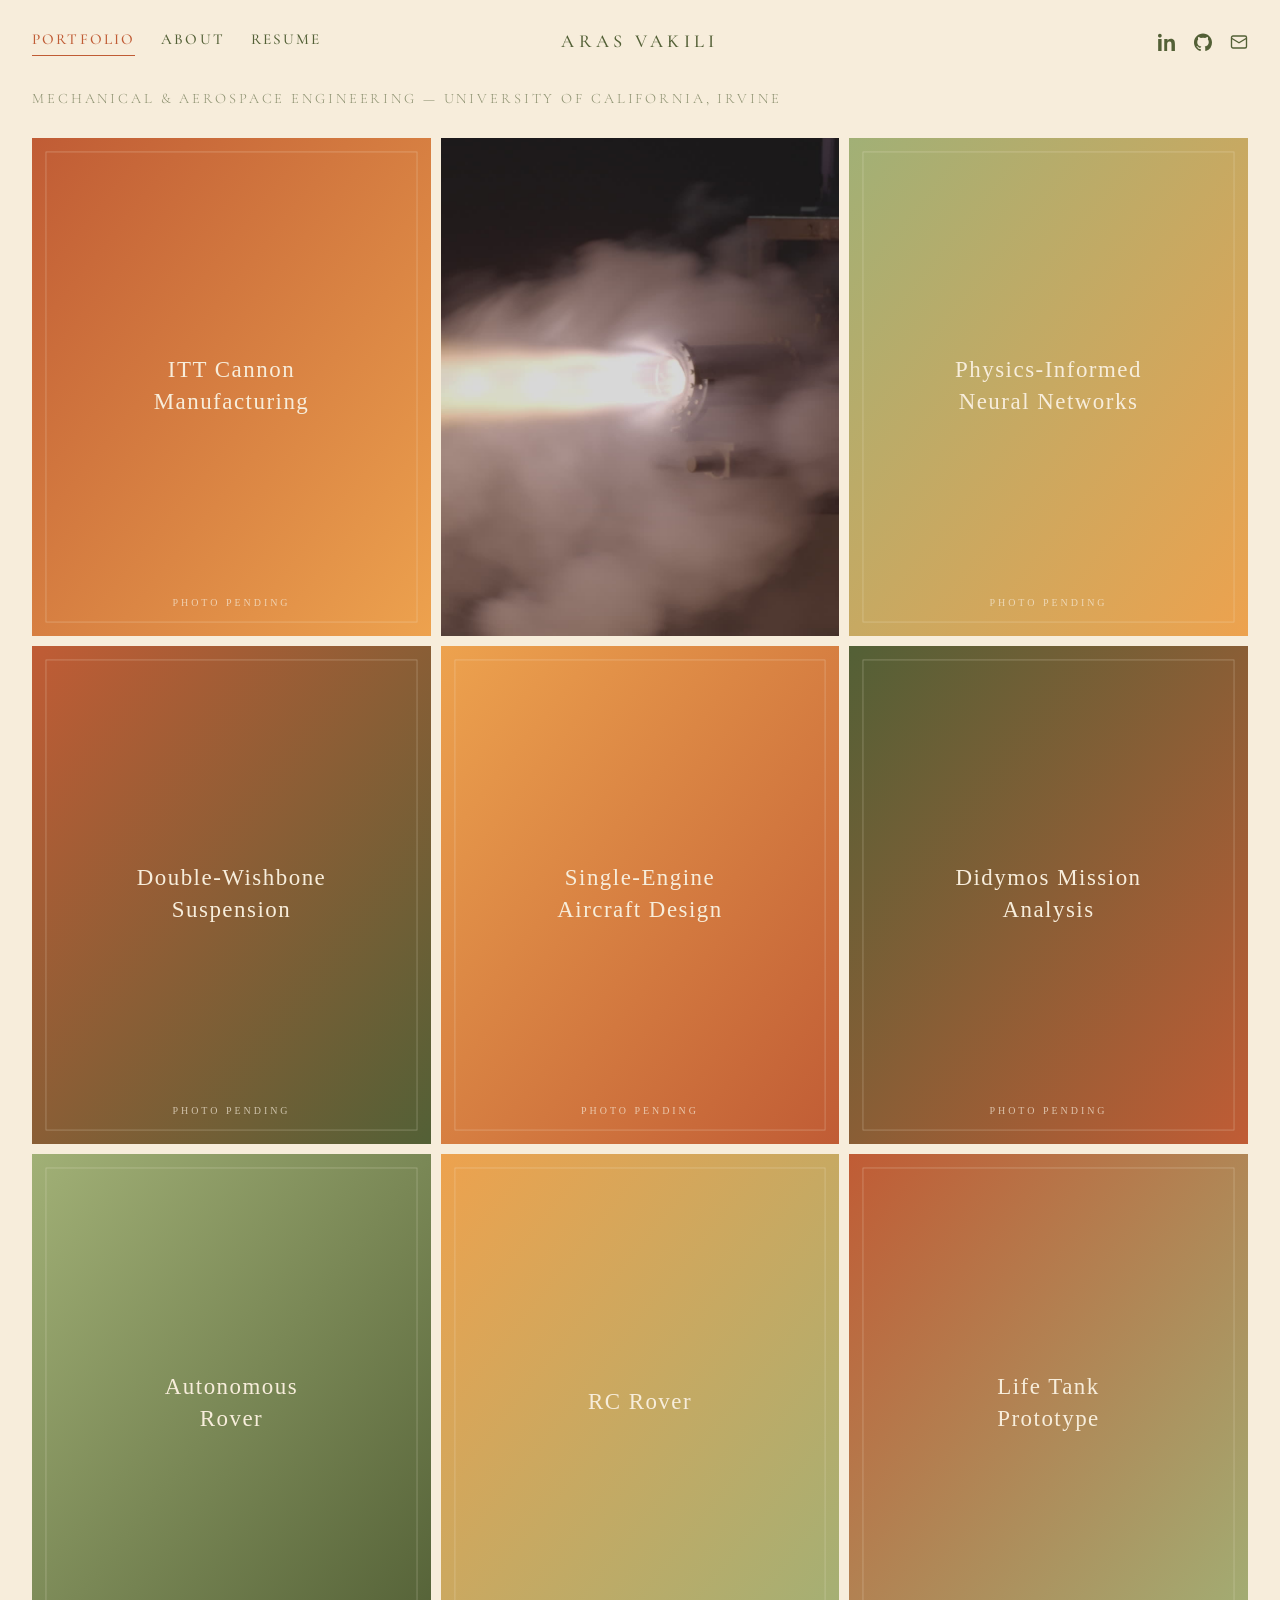
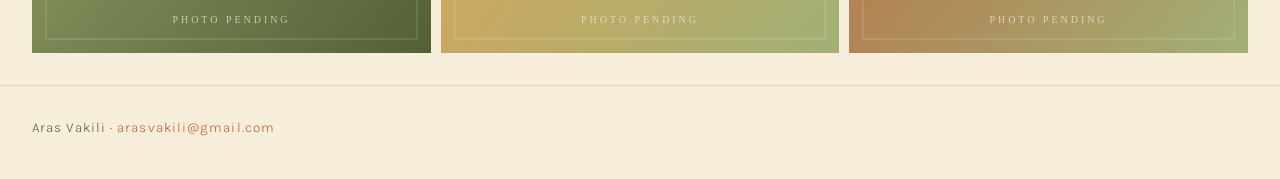
==== index.html @ ecad0dcc "Drop years from all tile captions Co-Authored-By: Claude Opus 5 <noreply@anthropic.com>" ====
<!DOCTYPE html>
<html lang="en">
<head>
  <meta charset="UTF-8">
  <meta name="viewport" content="width=device-width, initial-scale=1.0">
  <title>Aras Vakili</title>
  <meta name="description" content="Aras Vakili — Mechanical &amp; Aerospace Engineering student at UC Irvine. Rocket propulsion, design, and research portfolio.">
  <link rel="preconnect" href="https://fonts.googleapis.com">
  <link rel="preconnect" href="https://fonts.gstatic.com" crossorigin>
  <link href="https://fonts.googleapis.com/css2?family=Cormorant+Garamond:wght@400;500;600&family=Karla:wght@300;400;500&display=swap" rel="stylesheet">
  <link rel="stylesheet" href="style.css">
</head>
<body>

  <header class="site-header">
    <div class="header-inner">
      <nav class="nav-left">
        <a href="index.html" class="active">Portfolio</a>
        <a href="about.html">About</a>
        <a href="resume.pdf" target="_blank" rel="noopener">Resume</a>
      </nav>

      <a class="wordmark" href="index.html">Aras Vakili</a>

      <div class="nav-right">
        <a href="https://linkedin.com/in/aras-vakili" target="_blank" rel="noopener" aria-label="LinkedIn">
          <svg viewBox="0 0 24 24" width="18" height="18" fill="currentColor" aria-hidden="true"><path d="M4.98 3.5C4.98 4.88 3.87 6 2.5 6S0 4.88 0 3.5 1.12 1 2.5 1 4.98 2.12 4.98 3.5zM.22 8.02h4.56V24H.22zM8.34 8.02h4.37v2.18h.06c.61-1.15 2.1-2.37 4.32-2.37 4.62 0 5.47 3.04 5.47 7v9.17h-4.56v-8.13c0-1.94-.03-4.44-2.7-4.44-2.71 0-3.12 2.11-3.12 4.29V24H8.34z"/></svg>
        </a>
        <a href="https://github.com/ArasVakilimafakheri" target="_blank" rel="noopener" aria-label="GitHub">
          <svg viewBox="0 0 24 24" width="18" height="18" fill="currentColor" aria-hidden="true"><path d="M12 .5C5.37.5 0 5.87 0 12.5c0 5.3 3.44 9.8 8.21 11.39.6.11.82-.26.82-.58v-2.03c-3.34.73-4.04-1.61-4.04-1.61-.55-1.39-1.34-1.76-1.34-1.76-1.09-.75.08-.73.08-.73 1.21.08 1.84 1.24 1.84 1.24 1.07 1.83 2.81 1.3 3.5.99.11-.78.42-1.3.76-1.6-2.67-.3-5.47-1.33-5.47-5.93 0-1.31.47-2.38 1.24-3.22-.13-.3-.54-1.52.11-3.18 0 0 1.01-.32 3.3 1.23a11.5 11.5 0 0 1 6.01 0c2.29-1.55 3.3-1.23 3.3-1.23.65 1.66.24 2.88.12 3.18.77.84 1.23 1.91 1.23 3.22 0 4.61-2.81 5.62-5.49 5.92.43.37.82 1.1.82 2.22v3.29c0 .32.21.7.82.58A12.01 12.01 0 0 0 24 12.5C24 5.87 18.63.5 12 .5z"/></svg>
        </a>
        <a href="mailto:arasvakili@gmail.com" aria-label="Email">
          <svg viewBox="0 0 24 24" width="18" height="18" fill="none" stroke="currentColor" stroke-width="1.8" aria-hidden="true"><rect x="2" y="4" width="20" height="16" rx="2"/><path d="m2 7 10 6 10-6"/></svg>
        </a>
      </div>
    </div>
  </header>

  <main>
    <p class="intro">Mechanical &amp; Aerospace Engineering — University of California, Irvine</p>

    <div class="grid">

      <a class="tile" href="itt-cannon.html">
        <img src="images/itt-cannon.svg" alt="ITT Cannon manufacturing engineering internship">
        <span class="tile-caption">
          <span class="tile-title">ITT Cannon</span>
          <span class="tile-meta">Manufacturing Engineering</span>
        </span>
      </a>

      <a class="tile" href="rocket-liquids.html">
        <video src="images/rocket-liquids.mp4" poster="images/rocket-liquids-poster.jpg"
               autoplay muted loop playsinline
               aria-label="Hot fire test of the UCI Rocket Project liquid engine"></video>
        <span class="tile-caption">
          <span class="tile-title">UCI Rocket Project — Liquids</span>
          <span class="tile-meta">Propulsion · Project Management</span>
        </span>
      </a>

      <a class="tile" href="pinn-research.html">
        <img src="images/pinn-research.svg" alt="Physics-informed neural network research">
        <span class="tile-caption">
          <span class="tile-title">Physics-Informed Neural Networks</span>
          <span class="tile-meta">Research</span>
        </span>
      </a>

      <a class="tile" href="solar-car-suspension.html">
        <img src="images/solar-car-suspension.svg" alt="Double-wishbone suspension project">
        <span class="tile-caption">
          <span class="tile-title">Double-Wishbone Suspension</span>
          <span class="tile-meta">UCI Solar Car</span>
        </span>
      </a>

      <a class="tile" href="aircraft-design.html">
        <img src="images/aircraft-design.svg" alt="Single-engine aircraft design">
        <span class="tile-caption">
          <span class="tile-title">Single-Engine Aircraft Design</span>
          <span class="tile-meta">CAD &amp; Flow Simulation</span>
        </span>
      </a>

      <a class="tile" href="didymos-mission.html">
        <img src="images/didymos-mission.svg" alt="Didymos mission analysis">
        <span class="tile-caption">
          <span class="tile-title">Didymos Mission Analysis</span>
          <span class="tile-meta">MATLAB · MAE 146</span>
        </span>
      </a>

      <a class="tile" href="autonomous-rover.html">
        <img src="images/autonomous-rover.svg" alt="Autonomous rover">
        <span class="tile-caption">
          <span class="tile-title">Autonomous Rover</span>
          <span class="tile-meta">Design &amp; Controls</span>
        </span>
      </a>

      <a class="tile" href="rc-rover.html">
        <img src="images/rc-rover.svg" alt="RC rover">
        <span class="tile-caption">
          <span class="tile-title">RC Rover</span>
          <span class="tile-meta">Chassis &amp; Drivetrain</span>
        </span>
      </a>

      <a class="tile" href="life-tank.html">
        <img src="images/life-tank.svg" alt="Life tank prototype">
        <span class="tile-caption">
          <span class="tile-title">Life Tank Prototype</span>
          <span class="tile-meta">Prototype Design</span>
        </span>
      </a>

    </div>
  </main>

  <footer class="site-footer">
    <p>Aras Vakili · <a href="mailto:arasvakili@gmail.com">arasvakili@gmail.com</a></p>
  </footer>

  <script>
    (function () {
      var clips = document.querySelectorAll('.tile video');

      // Motion that loops forever can be genuinely unpleasant for people with
      // vestibular disorders, so honour the system "reduce motion" setting by
      // leaving the clip on its poster frame instead of playing it.
      if (window.matchMedia('(prefers-reduced-motion: reduce)').matches) {
        clips.forEach(function (video) {
          video.removeAttribute('autoplay');
          video.pause();
        });
        return;
      }

      // Some browsers refuse to autoplay until the page has been interacted
      // with, even for muted video, which would strand the tile on its poster.
      // Nudge playback on load and again at the first sign of interaction.
      function play() {
        clips.forEach(function (video) {
          if (video.paused) {
            video.play().catch(function () {});
          }
        });
      }

      play();
      document.addEventListener('pointerdown', play, { once: true });
      document.addEventListener('scroll', play, { once: true, passive: true });
    })();
  </script>

</body>
</html>
---- style.css ----
/* ---------------------------------------------------------------
   Palette
   terracotta #C05C35 · amber #EDA24E · cream #F7EDDB
   sage #A1B076 · olive #536036
   --------------------------------------------------------------- */

:root {
  --terracotta: #c05c35;
  --amber: #eda24e;
  --cream: #f7eddb;
  --sage: #a1b076;
  --olive: #536036;

  --bg: var(--cream);
  --text: var(--olive);
  --accent: var(--terracotta);
  --rule: rgba(83, 96, 54, 0.18);

  --display: "Cormorant Garamond", Georgia, "Times New Roman", serif;
  --body: "Karla", -apple-system, BlinkMacSystemFont, "Segoe UI", Helvetica, Arial, sans-serif;
}

* {
  box-sizing: border-box;
}

body {
  margin: 0;
  background: var(--bg);
  color: var(--text);
  font-family: var(--body);
  font-weight: 300;
  line-height: 1.7;
  -webkit-font-smoothing: antialiased;
}

a {
  color: inherit;
}

img {
  max-width: 100%;
}

/* ---------------------------------------------------------------
   Header
   --------------------------------------------------------------- */

.site-header {
  padding: 26px 32px 30px;
}

.header-inner {
  display: grid;
  grid-template-columns: 1fr auto 1fr;
  align-items: center;
  gap: 20px;
}

.nav-left {
  display: flex;
  gap: 26px;
}

.nav-left a {
  font-family: var(--display);
  font-size: 0.95rem;
  font-weight: 500;
  text-transform: uppercase;
  letter-spacing: 0.14em;
  text-decoration: none;
  padding-bottom: 2px;
  border-bottom: 1px solid transparent;
  transition: color 0.2s ease, border-color 0.2s ease;
}

.nav-left a:hover,
.nav-left a.active {
  color: var(--accent);
  border-bottom-color: var(--accent);
}

.wordmark {
  font-family: var(--display);
  font-size: 1.15rem;
  font-weight: 500;
  text-transform: uppercase;
  letter-spacing: 0.24em;
  text-decoration: none;
  white-space: nowrap;
}

.nav-right {
  display: flex;
  justify-content: flex-end;
  gap: 18px;
}

.nav-right a {
  display: inline-flex;
  color: var(--text);
  transition: color 0.2s ease;
}

.nav-right a:hover {
  color: var(--accent);
}

/* ---------------------------------------------------------------
   Home — intro line + image grid
   --------------------------------------------------------------- */

.intro {
  margin: 0 0 26px;
  padding: 0 32px;
  font-family: var(--display);
  font-size: 0.9rem;
  text-transform: uppercase;
  letter-spacing: 0.2em;
  color: rgba(83, 96, 54, 0.65);
}

.grid {
  display: grid;
  grid-template-columns: repeat(3, 1fr);
  gap: 10px;
  padding: 0 32px 32px;
}

.tile {
  position: relative;
  display: block;
  overflow: hidden;
  aspect-ratio: 4 / 5;
  background: var(--sage);
  text-decoration: none;
}

.tile img,
.tile video {
  width: 100%;
  height: 100%;
  object-fit: cover;
  display: block;
  transition: transform 0.7s ease;
}

.tile:hover img,
.tile:focus-visible img,
.tile:hover video,
.tile:focus-visible video {
  transform: scale(1.04);
}

.tile-caption {
  position: absolute;
  inset: 0;
  display: flex;
  flex-direction: column;
  align-items: center;
  justify-content: center;
  gap: 6px;
  padding: 24px;
  text-align: center;
  background: rgba(83, 96, 54, 0.62);
  color: var(--cream);
  opacity: 0;
  transition: opacity 0.35s ease;
}

.tile:hover .tile-caption,
.tile:focus-visible .tile-caption {
  opacity: 1;
}

.tile-title {
  font-family: var(--display);
  font-size: 1.35rem;
  font-weight: 500;
  text-transform: uppercase;
  letter-spacing: 0.1em;
  line-height: 1.3;
}

.tile-meta {
  font-size: 0.78rem;
  text-transform: uppercase;
  letter-spacing: 0.16em;
  opacity: 0.85;
}

/* Touch devices have no hover — keep captions permanently visible */
@media (hover: none) {
  .tile-caption {
    opacity: 1;
    justify-content: flex-end;
    background: linear-gradient(to top, rgba(83, 96, 54, 0.8), rgba(83, 96, 54, 0) 55%);
  }
}

/* ---------------------------------------------------------------
   Interior pages
   --------------------------------------------------------------- */

.page {
  max-width: 1080px;
  margin: 0 auto;
  padding: 20px 32px 80px;
}

h1 {
  font-family: var(--display);
  font-size: 2.6rem;
  font-weight: 500;
  line-height: 1.15;
  margin: 0 0 12px;
}

h2 {
  font-family: var(--display);
  font-size: 1.5rem;
  font-weight: 500;
  margin: 40px 0 10px;
}

.lede {
  font-size: 1.15rem;
  color: rgba(83, 96, 54, 0.85);
}

/* About */

.about-layout {
  display: grid;
  grid-template-columns: 0.85fr 1fr;
  gap: 56px;
  align-items: start;
  padding-top: 20px;
}

.about-portrait {
  margin: 0;
}

.about-portrait img {
  width: 100%;
  display: block;
  aspect-ratio: 3 / 4;
  object-fit: cover;
}

.about-body p {
  margin: 0 0 18px;
}

.button {
  display: inline-block;
  font-family: var(--display);
  font-size: 0.95rem;
  text-transform: uppercase;
  letter-spacing: 0.16em;
  text-decoration: none;
  color: var(--cream);
  background: var(--terracotta);
  padding: 12px 26px;
  transition: background 0.2s ease;
}

.button:hover {
  background: var(--olive);
}

.about-links {
  margin: 28px 0 22px;
}

.about-contact {
  list-style: none;
  padding: 0;
  margin: 0;
  display: flex;
  flex-wrap: wrap;
  gap: 22px;
  font-size: 0.9rem;
  text-transform: uppercase;
  letter-spacing: 0.12em;
}

.about-contact a {
  text-decoration: none;
  border-bottom: 1px solid var(--rule);
  padding-bottom: 2px;
  transition: color 0.2s ease, border-color 0.2s ease;
}

.about-contact a:hover {
  color: var(--accent);
  border-bottom-color: var(--accent);
}

/* Project pages */

.project-header {
  max-width: 680px;
  padding: 20px 0 36px;
}

.project-meta {
  font-family: var(--display);
  font-size: 0.95rem;
  text-transform: uppercase;
  letter-spacing: 0.14em;
  color: var(--terracotta);
  margin: 0 0 20px;
}

.project-figure {
  margin: 0 0 44px;
}

.project-figure img {
  width: 100%;
  display: block;
  aspect-ratio: 16 / 10;
  object-fit: cover;
}

.project-figure figcaption {
  margin-top: 10px;
  font-size: 0.85rem;
  letter-spacing: 0.06em;
  color: rgba(83, 96, 54, 0.6);
}

.project-text {
  max-width: 680px;
}

.project-text p {
  margin: 0 0 18px;
}

.back-link {
  margin-top: 56px;
  padding-top: 24px;
  border-top: 1px solid var(--rule);
  font-family: var(--display);
  text-transform: uppercase;
  letter-spacing: 0.14em;
  font-size: 0.95rem;
}

.back-link a {
  text-decoration: none;
}

.back-link a:hover {
  color: var(--accent);
}

/* ---------------------------------------------------------------
   Footer
   --------------------------------------------------------------- */

.site-footer {
  padding: 30px 32px 40px;
  border-top: 1px solid var(--rule);
  font-size: 0.85rem;
  letter-spacing: 0.08em;
}

.site-footer p {
  margin: 0;
}

.site-footer a {
  color: var(--accent);
  text-decoration: none;
}

.site-footer a:hover {
  text-decoration: underline;
}

/* ---------------------------------------------------------------
   Responsive
   --------------------------------------------------------------- */

@media (max-width: 900px) {
  .grid {
    grid-template-columns: repeat(2, 1fr);
  }

  /* Stack the header before the wordmark starts crowding the nav links */
  .header-inner {
    grid-template-columns: 1fr;
    justify-items: center;
    gap: 14px;
  }

  .nav-left {
    order: 2;
  }

  .wordmark {
    order: 1;
  }

  .nav-right {
    order: 3;
    justify-content: center;
  }

  .about-layout {
    grid-template-columns: 1fr;
    gap: 32px;
  }

  .about-portrait img {
    aspect-ratio: 4 / 3;
  }
}

@media (max-width: 640px) {
  .site-header {
    padding: 20px 20px 24px;
  }

  .nav-left {
    gap: 20px;
  }

  .wordmark {
    font-size: 1.05rem;
  }

  .intro,
  .grid,
  .page,
  .site-footer {
    padding-left: 20px;
    padding-right: 20px;
  }

  .grid {
    grid-template-columns: 1fr;
  }

  h1 {
    font-size: 2rem;
  }
}
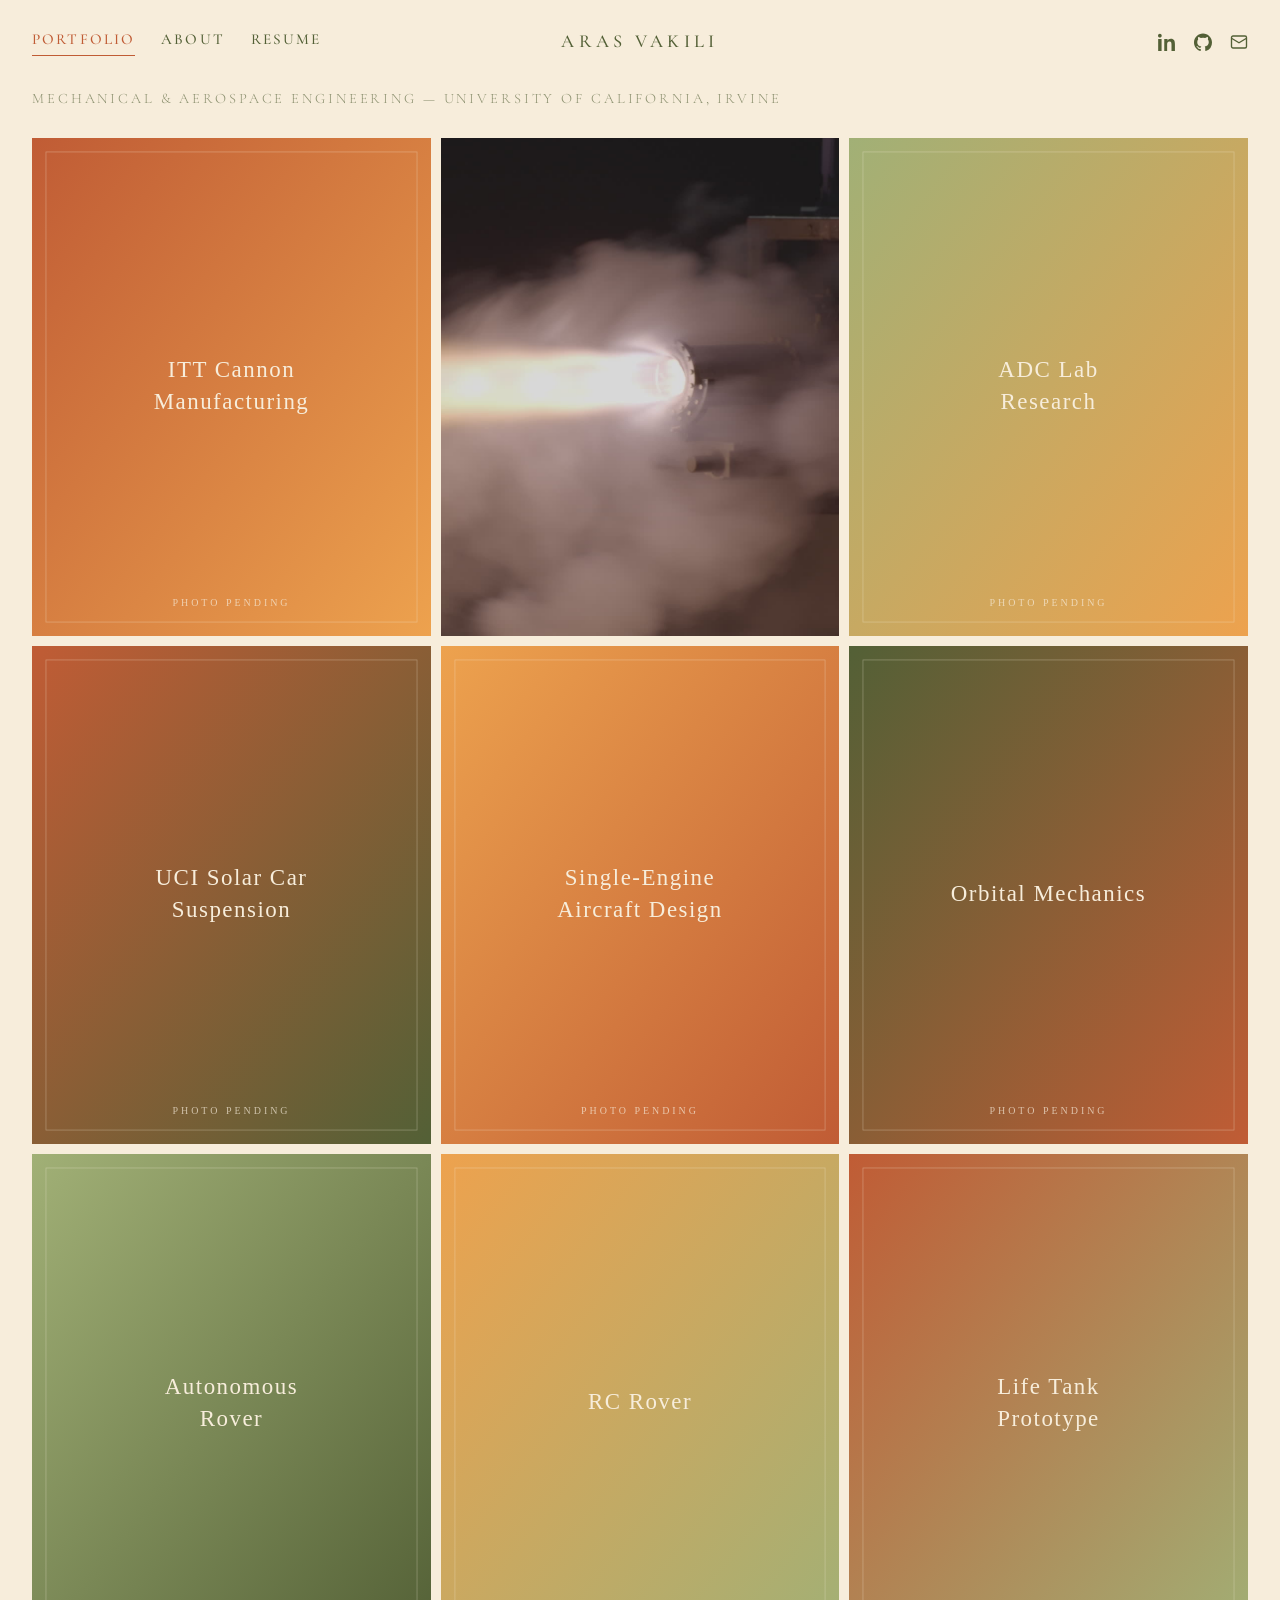
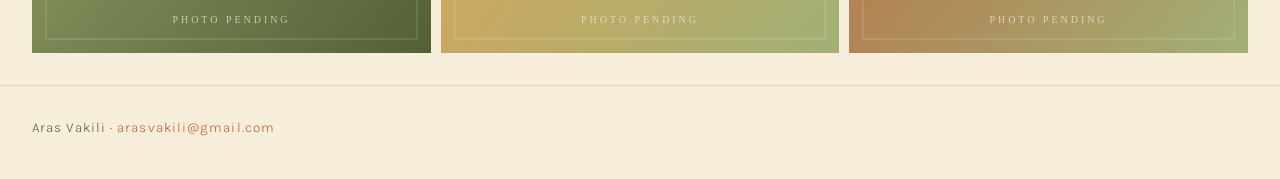
==== commit 6298b234: "Retitle five tiles to lead with the organization Puts the lab, team or subject in the title and the " ====
--- a/index.html
+++ b/index.html
@@ -62,16 +62,16 @@
       <a class="tile" href="pinn-research.html">
         <img src="images/pinn-research.svg" alt="Physics-informed neural network research">
         <span class="tile-caption">
-          <span class="tile-title">Physics-Informed Neural Networks</span>
-          <span class="tile-meta">Research</span>
+          <span class="tile-title">UC Irvine Aeronautics, Dynamics, and Control Lab</span>
+          <span class="tile-meta">Physics-Informed Neural Networks</span>
         </span>
       </a>
 
       <a class="tile" href="solar-car-suspension.html">
         <img src="images/solar-car-suspension.svg" alt="Double-wishbone suspension project">
         <span class="tile-caption">
-          <span class="tile-title">Double-Wishbone Suspension</span>
-          <span class="tile-meta">UCI Solar Car</span>
+          <span class="tile-title">UCI Solar Car</span>
+          <span class="tile-meta">Suspension</span>
         </span>
       </a>
 
@@ -86,8 +86,8 @@
       <a class="tile" href="didymos-mission.html">
         <img src="images/didymos-mission.svg" alt="Didymos mission analysis">
         <span class="tile-caption">
-          <span class="tile-title">Didymos Mission Analysis</span>
-          <span class="tile-meta">MATLAB · MAE 146</span>
+          <span class="tile-title">Orbital Mechanics</span>
+          <span class="tile-meta">Didymos Mission Analysis</span>
         </span>
       </a>
 
@@ -95,7 +95,7 @@
         <img src="images/autonomous-rover.svg" alt="Autonomous rover">
         <span class="tile-caption">
           <span class="tile-title">Autonomous Rover</span>
-          <span class="tile-meta">Design &amp; Controls</span>
+          <span class="tile-meta">Class Project</span>
         </span>
       </a>
 
@@ -103,7 +103,7 @@
         <img src="images/rc-rover.svg" alt="RC rover">
         <span class="tile-caption">
           <span class="tile-title">RC Rover</span>
-          <span class="tile-meta">Chassis &amp; Drivetrain</span>
+          <span class="tile-meta">Class Project</span>
         </span>
       </a>
 
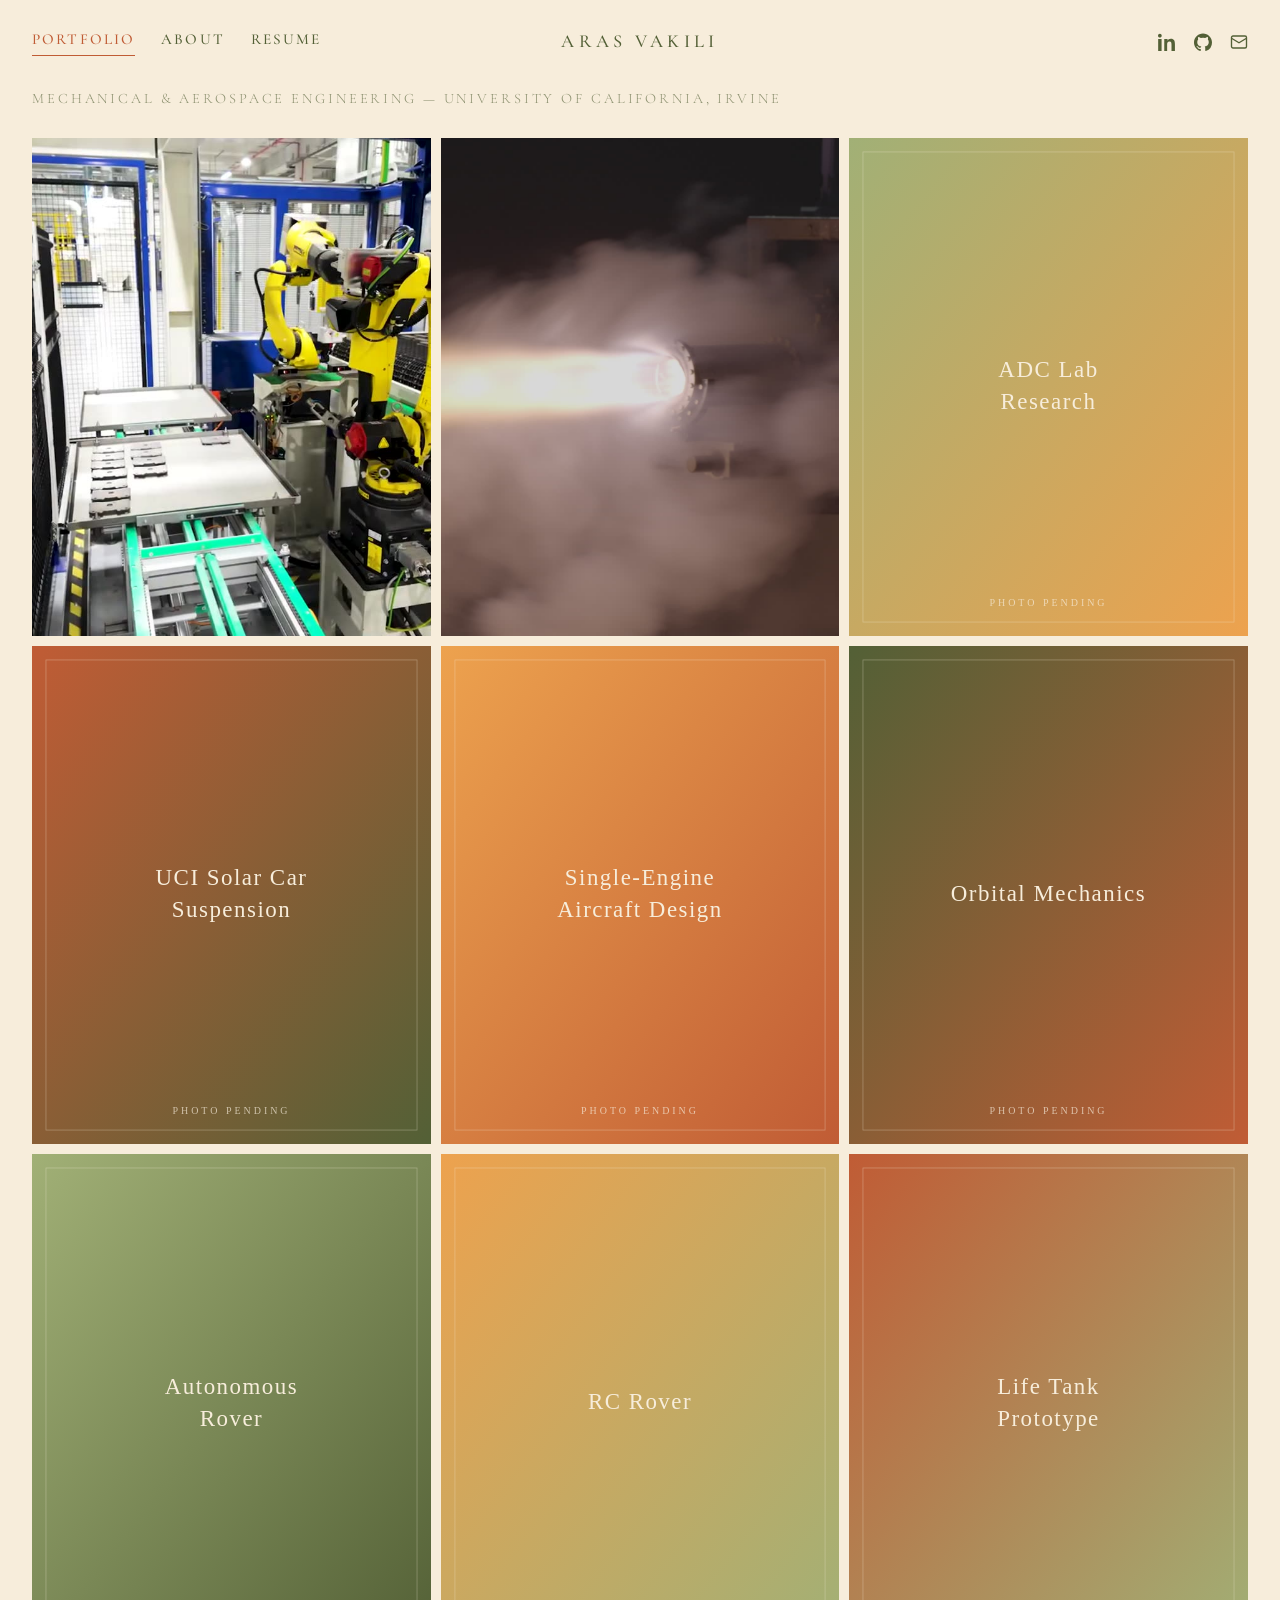
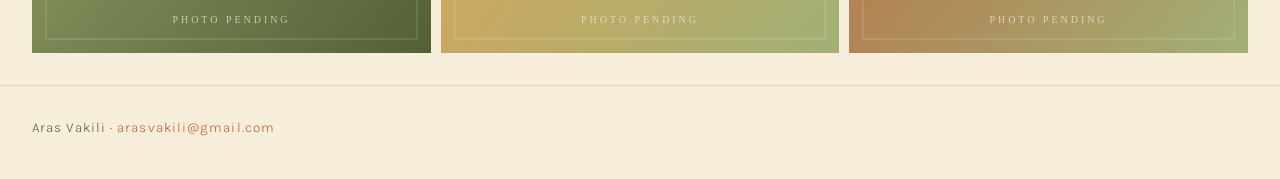
==== commit a658da91: "Use the ITT brand reel for the ITT Cannon tile and page Loops the full 28.6s clip as asked. It is th" ====
--- a/index.html
+++ b/index.html
@@ -42,7 +42,9 @@
     <div class="grid">
 
       <a class="tile" href="itt-cannon.html">
-        <img src="images/itt-cannon.svg" alt="ITT Cannon manufacturing engineering internship">
+        <video src="images/itt-cannon.mp4" poster="images/itt-cannon-poster.jpg"
+               autoplay muted loop playsinline
+               aria-label="ITT engineering and manufacturing across robotics, aerospace and industrial systems"></video>
         <span class="tile-caption">
           <span class="tile-title">ITT Cannon</span>
           <span class="tile-meta">Manufacturing Engineering</span>
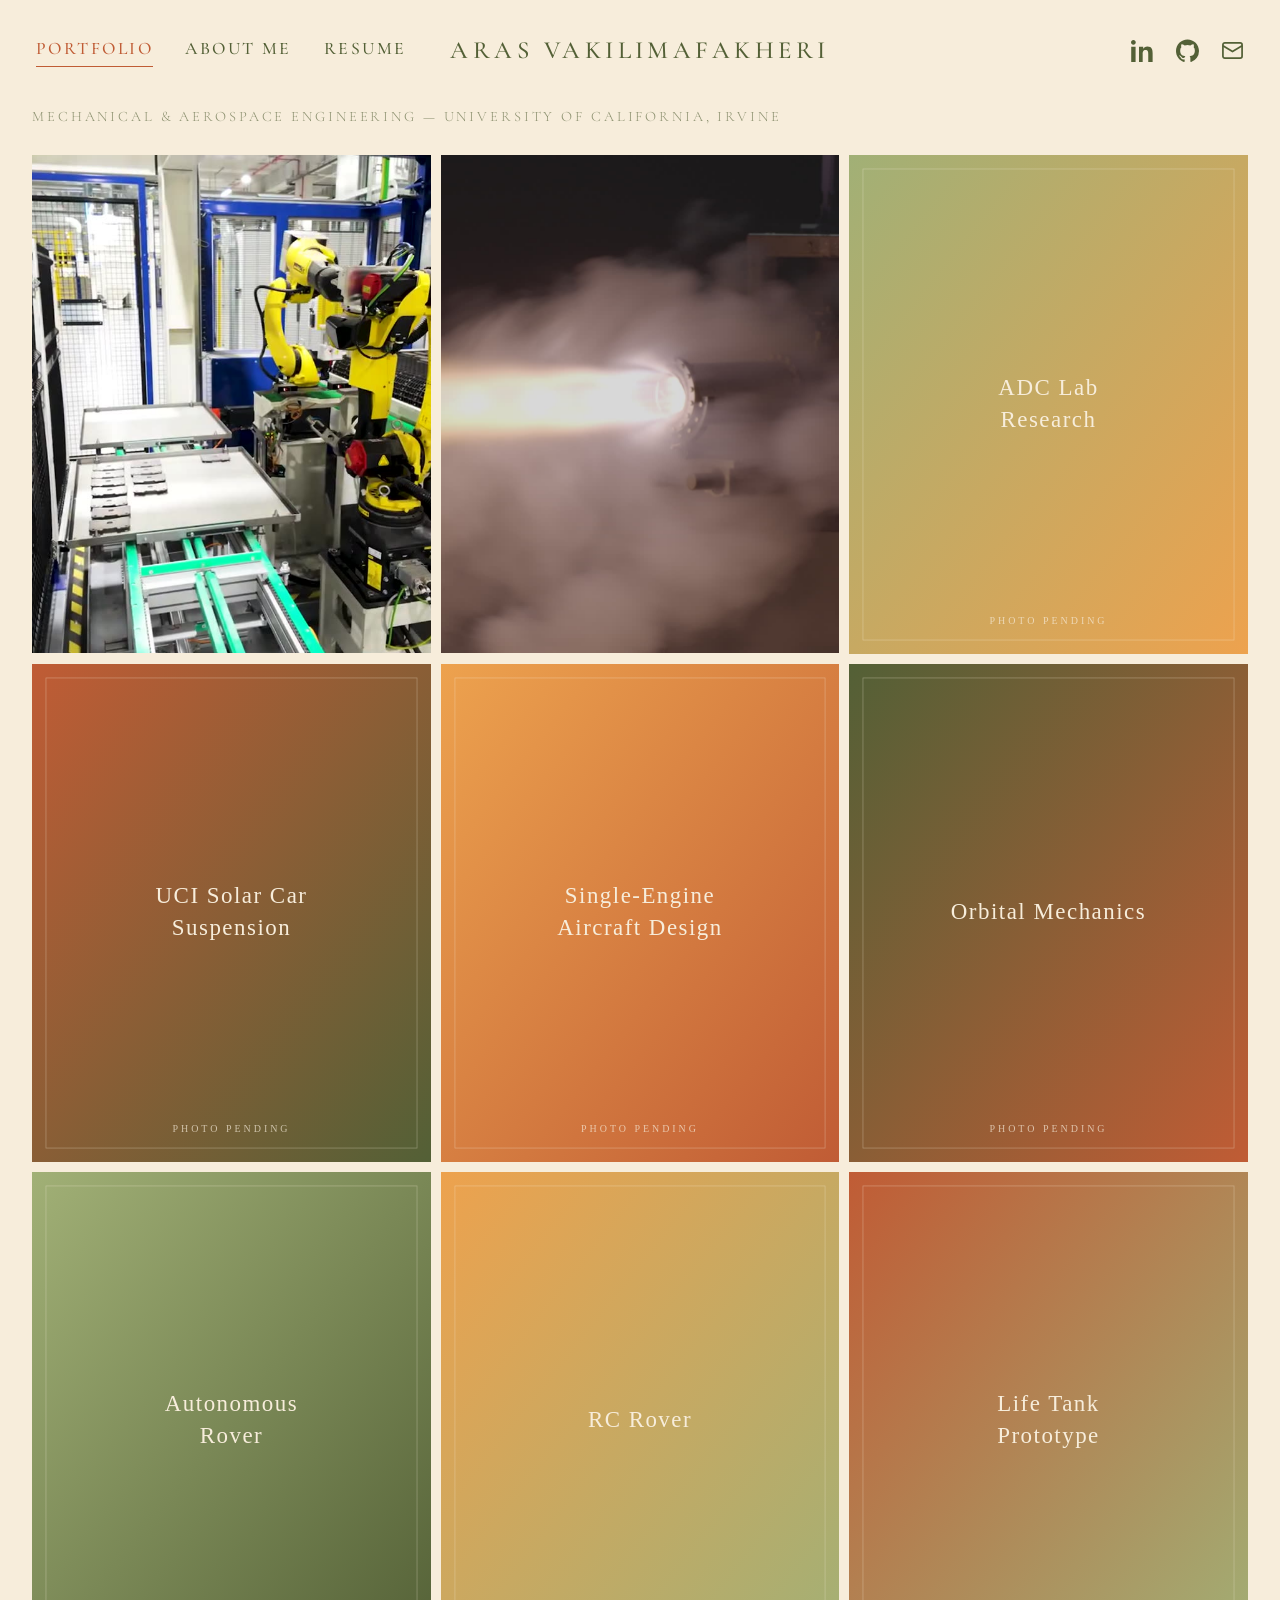
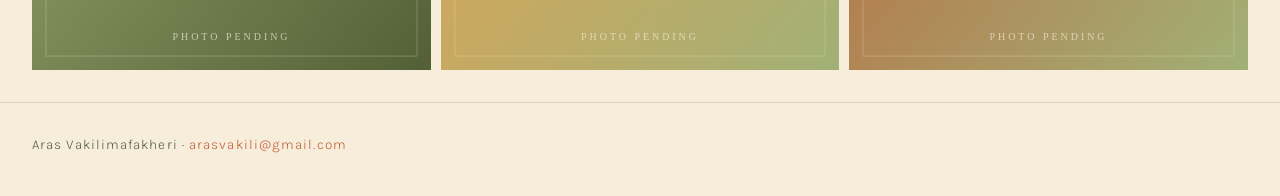
==== commit 68ae4b33: "Enlarge the header and use the full name throughout Wordmark, nav links and icons all scale up, with" ====
--- a/index.html
+++ b/index.html
@@ -3,8 +3,8 @@
 <head>
   <meta charset="UTF-8">
   <meta name="viewport" content="width=device-width, initial-scale=1.0">
-  <title>Aras Vakili</title>
-  <meta name="description" content="Aras Vakili — Mechanical &amp; Aerospace Engineering student at UC Irvine. Rocket propulsion, design, and research portfolio.">
+  <title>Aras Vakilimafakheri</title>
+  <meta name="description" content="Aras Vakilimafakheri — Mechanical &amp; Aerospace Engineering student at UC Irvine. Rocket propulsion, design, and research portfolio.">
   <link rel="preconnect" href="https://fonts.googleapis.com">
   <link rel="preconnect" href="https://fonts.gstatic.com" crossorigin>
   <link href="https://fonts.googleapis.com/css2?family=Cormorant+Garamond:wght@400;500;600&family=Karla:wght@300;400;500&display=swap" rel="stylesheet">
@@ -16,11 +16,11 @@
     <div class="header-inner">
       <nav class="nav-left">
         <a href="index.html" class="active">Portfolio</a>
-        <a href="about.html">About</a>
+        <a href="about.html">About Me</a>
         <a href="resume.pdf" target="_blank" rel="noopener">Resume</a>
       </nav>
 
-      <a class="wordmark" href="index.html">Aras Vakili</a>
+      <a class="wordmark" href="index.html">Aras Vakilimafakheri</a>
 
       <div class="nav-right">
         <a href="https://linkedin.com/in/aras-vakili" target="_blank" rel="noopener" aria-label="LinkedIn">
@@ -121,7 +121,7 @@
   </main>
 
   <footer class="site-footer">
-    <p>Aras Vakili · <a href="mailto:arasvakili@gmail.com">arasvakili@gmail.com</a></p>
+    <p>Aras Vakilimafakheri · <a href="mailto:arasvakili@gmail.com">arasvakili@gmail.com</a></p>
   </footer>
 
   <script>
--- a/style.css
+++ b/style.css
@@ -47,24 +47,32 @@
    --------------------------------------------------------------- */
 
 .site-header {
-  padding: 26px 32px 30px;
-}
-
+  padding: 34px 36px 38px;
+}
+
+/*
+ * The wordmark is centred on the page rather than placed in a middle grid
+ * column. A three-column `1fr auto 1fr` grid forces both side columns to the
+ * width of the wider one, so the broad left-hand nav reserved the same space
+ * again on the icon side -- roughly 260px of nothing, which pushed the point
+ * where the header stops fitting out past most laptop screens.
+ */
 .header-inner {
-  display: grid;
-  grid-template-columns: 1fr auto 1fr;
+  display: flex;
+  justify-content: space-between;
   align-items: center;
   gap: 20px;
+  position: relative;
 }
 
 .nav-left {
   display: flex;
-  gap: 26px;
+  gap: 32px;
 }
 
 .nav-left a {
   font-family: var(--display);
-  font-size: 0.95rem;
+  font-size: 1.1rem;
   font-weight: 500;
   text-transform: uppercase;
   letter-spacing: 0.14em;
@@ -82,24 +90,34 @@
 
 .wordmark {
   font-family: var(--display);
-  font-size: 1.15rem;
+  font-size: 1.55rem;
   font-weight: 500;
   text-transform: uppercase;
-  letter-spacing: 0.24em;
+  letter-spacing: 0.18em;
   text-decoration: none;
   white-space: nowrap;
+  position: absolute;
+  left: 50%;
+  transform: translateX(-50%);
 }
 
 .nav-right {
   display: flex;
   justify-content: flex-end;
-  gap: 18px;
+  gap: 22px;
 }
 
 .nav-right a {
   display: inline-flex;
   color: var(--text);
   transition: color 0.2s ease;
+}
+
+/* Sized here rather than on each <svg>, so the icons stay adjustable in one
+   place instead of across four copies of the nav. */
+.nav-right svg {
+  width: 23px;
+  height: 23px;
 }
 
 .nav-right a:hover {
@@ -386,31 +404,40 @@
    Responsive
    --------------------------------------------------------------- */
 
+/*
+ * Stack the header before the centred wordmark can reach the nav links. The
+ * full name set at this size is wide, so the two collide at about 1240px --
+ * on smaller laptops, not just tablets. Measured, not guessed: at 1180px the
+ * wordmark overlapped "Resume" by 15px.
+ */
+@media (max-width: 1260px) {
+  .header-inner {
+    flex-direction: column;
+    justify-content: center;
+    gap: 16px;
+  }
+
+  .wordmark {
+    position: static;
+    transform: none;
+    order: 1;
+  }
+
+  .nav-left {
+    order: 2;
+  }
+
+  .nav-right {
+    order: 3;
+    justify-content: center;
+  }
+}
+
 @media (max-width: 900px) {
   .grid {
     grid-template-columns: repeat(2, 1fr);
   }
 
-  /* Stack the header before the wordmark starts crowding the nav links */
-  .header-inner {
-    grid-template-columns: 1fr;
-    justify-items: center;
-    gap: 14px;
-  }
-
-  .nav-left {
-    order: 2;
-  }
-
-  .wordmark {
-    order: 1;
-  }
-
-  .nav-right {
-    order: 3;
-    justify-content: center;
-  }
-
   .about-layout {
     grid-template-columns: 1fr;
     gap: 32px;
@@ -427,11 +454,15 @@
   }
 
   .nav-left {
-    gap: 20px;
+    gap: 22px;
+  }
+
+  .nav-left a {
+    font-size: 0.95rem;
   }
 
   .wordmark {
-    font-size: 1.05rem;
+    font-size: 1.2rem;
   }
 
   .intro,
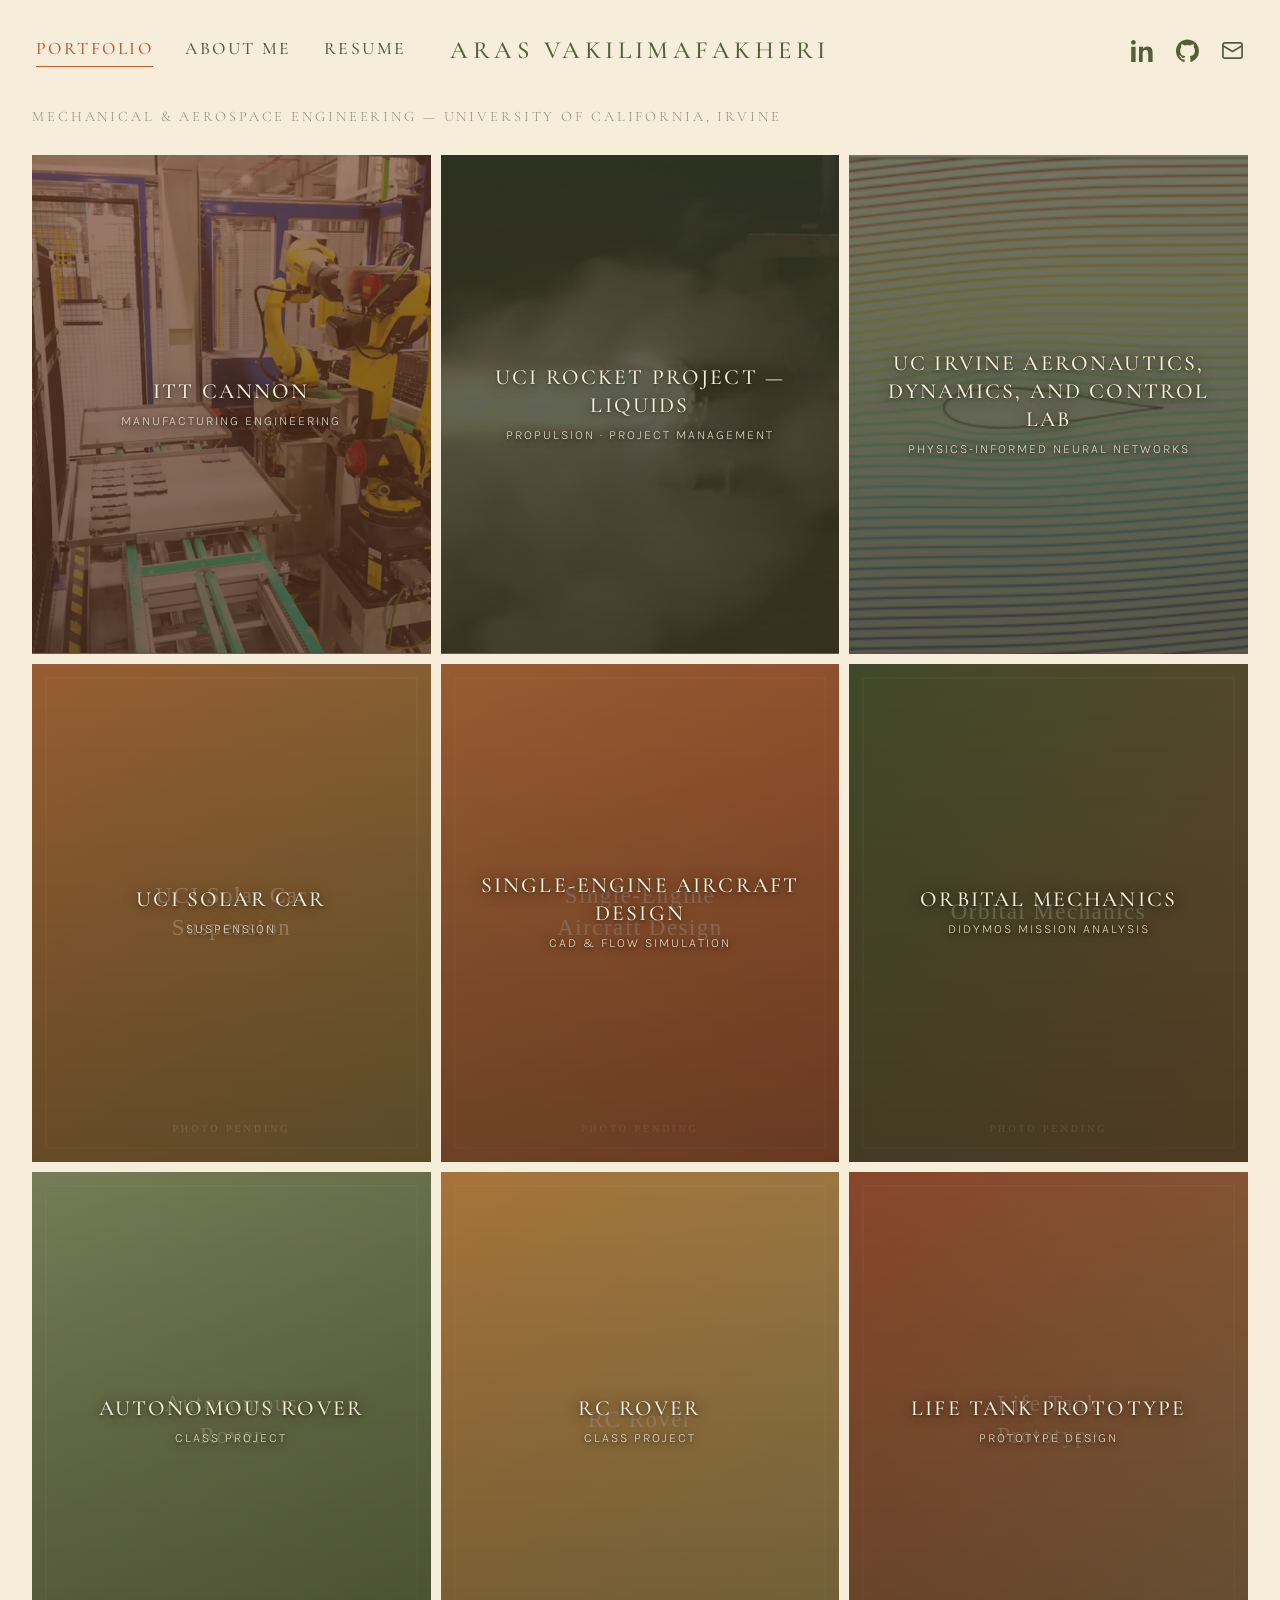
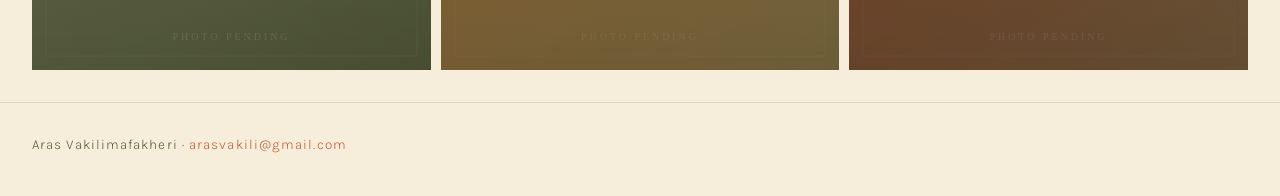
==== commit 71842c1d: "Add the ADC Lab research page Header carries the role, lab and dates, with the PI and PhD advisor li" ====
--- a/index.html
+++ b/index.html
@@ -61,8 +61,8 @@
         </span>
       </a>
 
-      <a class="tile" href="pinn-research.html">
-        <img src="images/pinn-research.svg" alt="Physics-informed neural network research">
+      <a class="tile tile--light-media" href="pinn-research.html">
+        <img src="images/pinn-research.jpg" alt="Streamlines of the physics-informed neural network solution flowing around an airfoil">
         <span class="tile-caption">
           <span class="tile-title">UC Irvine Aeronautics, Dynamics, and Control Lab</span>
           <span class="tile-meta">Physics-Informed Neural Networks</span>
--- a/style.css
+++ b/style.css
@@ -152,6 +152,17 @@
   aspect-ratio: 4 / 5;
   background: var(--sage);
   text-decoration: none;
+  transition: transform 0.32s ease, box-shadow 0.32s ease;
+}
+
+/* Hovering lifts the tile off the page rather than zooming the picture. The
+   raised tile is stacked above its neighbours so its shadow falls on them
+   instead of being drawn underneath. */
+.tile:hover,
+.tile:focus-visible {
+  transform: translateY(-10px);
+  box-shadow: 0 20px 34px rgba(58, 62, 38, 0.3);
+  z-index: 2;
 }
 
 .tile img,
@@ -160,15 +171,18 @@
   height: 100%;
   object-fit: cover;
   display: block;
-  transition: transform 0.7s ease;
-}
-
-.tile:hover img,
-.tile:focus-visible img,
-.tile:hover video,
-.tile:focus-visible video {
-  transform: scale(1.04);
-}
+}
+
+/*
+ * Each tile carries its own tint, rotating through the palette so no two
+ * neighbours match -- in a three-column grid a four-colour cycle keeps
+ * left-right and up-down pairs different. The value is an RGB triplet rather
+ * than a colour so the alpha can be set where it is used.
+ */
+.tile:nth-child(4n + 1) { --tint: 192, 92, 53; }   /* terracotta */
+.tile:nth-child(4n + 2) { --tint: 83, 96, 54; }    /* olive */
+.tile:nth-child(4n + 3) { --tint: 161, 176, 118; } /* sage */
+.tile:nth-child(4n + 4) { --tint: 237, 162, 78; }  /* amber */
 
 .tile-caption {
   position: absolute;
@@ -180,15 +194,29 @@
   gap: 6px;
   padding: 24px;
   text-align: center;
-  background: rgba(83, 96, 54, 0.62);
   color: var(--cream);
-  opacity: 0;
-  transition: opacity 0.35s ease;
-}
-
-.tile:hover .tile-caption,
-.tile:focus-visible .tile-caption {
-  opacity: 1;
+  /*
+   * Two layers: the palette tint, and a soft darkening over it. The tint alone
+   * cannot be trusted to carry the text, because the lighter palette colours
+   * over a bright photograph leave far too little contrast. The darkening is
+   * kept gentle so the picture still reads, and the text carries a shadow of
+   * its own for the bright patches this does not cover.
+   */
+  background:
+    linear-gradient(to bottom, rgba(30, 28, 19, 0.34), rgba(30, 28, 19, 0.54)),
+    rgba(var(--tint), 0.5);
+}
+
+/*
+ * Plots and CAD screenshots sit on white, which gives the scrim far less to
+ * work with than a photograph does -- the airfoil figure came out at 3.4:1
+ * behind its caption on the standard treatment. Tiles carrying that kind of
+ * media deepen the neutral layer instead.
+ */
+.tile--light-media .tile-caption {
+  background:
+    linear-gradient(to bottom, rgba(30, 28, 19, 0.52), rgba(30, 28, 19, 0.68)),
+    rgba(var(--tint), 0.5);
 }
 
 .tile-title {
@@ -198,21 +226,28 @@
   text-transform: uppercase;
   letter-spacing: 0.1em;
   line-height: 1.3;
+  /* Local contrast for the bright patches a gentle scrim cannot flatten */
+  text-shadow: 0 1px 14px rgba(24, 22, 14, 0.75), 0 1px 3px rgba(24, 22, 14, 0.5);
 }
 
 .tile-meta {
   font-size: 0.78rem;
   text-transform: uppercase;
   letter-spacing: 0.16em;
-  opacity: 0.85;
-}
-
-/* Touch devices have no hover — keep captions permanently visible */
-@media (hover: none) {
-  .tile-caption {
-    opacity: 1;
-    justify-content: flex-end;
-    background: linear-gradient(to top, rgba(83, 96, 54, 0.8), rgba(83, 96, 54, 0) 55%);
+  opacity: 0.9;
+  text-shadow: 0 1px 10px rgba(24, 22, 14, 0.7), 0 1px 3px rgba(24, 22, 14, 0.5);
+}
+
+/* The lift is decorative motion, so drop it when the visitor asks for less.
+   The shadow stays, leaving hover still visibly answered. */
+@media (prefers-reduced-motion: reduce) {
+  .tile {
+    transition: box-shadow 0.2s ease;
+  }
+
+  .tile:hover,
+  .tile:focus-visible {
+    transform: none;
   }
 }
 
@@ -330,6 +365,104 @@
   letter-spacing: 0.14em;
   color: var(--terracotta);
   margin: 0 0 20px;
+}
+
+.project-meta a {
+  color: inherit;
+  text-decoration: none;
+  border-bottom: 1px solid rgba(192, 92, 53, 0.4);
+}
+
+.project-meta a:hover {
+  border-bottom-color: var(--terracotta);
+}
+
+/* Named collaborators: label above, person below, in two columns on wider
+   screens so the pairs stay visually attached to each other. */
+.people {
+  display: grid;
+  grid-template-columns: repeat(auto-fit, minmax(220px, max-content));
+  gap: 4px 48px;
+  margin: 22px 0 0;
+}
+
+.people dt {
+  font-family: var(--display);
+  font-size: 0.82rem;
+  text-transform: uppercase;
+  letter-spacing: 0.14em;
+  color: rgba(83, 96, 54, 0.65);
+}
+
+.people dd {
+  margin: 0 0 4px;
+  font-size: 1.02rem;
+}
+
+.people a {
+  color: var(--text);
+  text-decoration: none;
+  border-bottom: 1px solid var(--rule);
+  padding-bottom: 1px;
+  transition: color 0.2s ease, border-color 0.2s ease;
+}
+
+.people a:hover {
+  color: var(--accent);
+  border-bottom-color: var(--accent);
+}
+
+/* Embedded PDF */
+
+.paper {
+  margin: 0 0 44px;
+}
+
+.paper-frame {
+  display: block;
+  width: 100%;
+  height: 78vh;
+  min-height: 460px;
+  border: 1px solid var(--rule);
+  background: #fff;
+}
+
+.paper figcaption {
+  margin-top: 10px;
+  font-size: 0.85rem;
+  letter-spacing: 0.06em;
+  color: rgba(83, 96, 54, 0.7);
+}
+
+.paper figcaption a {
+  color: var(--accent);
+  text-decoration: none;
+  border-bottom: 1px solid rgba(192, 92, 53, 0.4);
+}
+
+.paper figcaption a:hover {
+  border-bottom-color: var(--terracotta);
+}
+
+.citation {
+  border-left: 2px solid var(--terracotta);
+  padding-left: 20px;
+  font-size: 0.95rem;
+  line-height: 1.75;
+}
+
+.citation a {
+  color: var(--accent);
+  text-decoration: none;
+  word-break: break-word;
+}
+
+.citation a:hover {
+  text-decoration: underline;
+}
+
+.project-text a {
+  color: var(--accent);
 }
 
 .project-figure {
@@ -443,8 +576,11 @@
     gap: 32px;
   }
 
-  .about-portrait img {
-    aspect-ratio: 4 / 3;
+  /* The portrait keeps its 3:4 shape when the layout stacks. Widening it to
+     landscape here would crop a head-and-shoulders photograph down to a band
+     across the face. */
+  .about-portrait {
+    max-width: 380px;
   }
 }
 
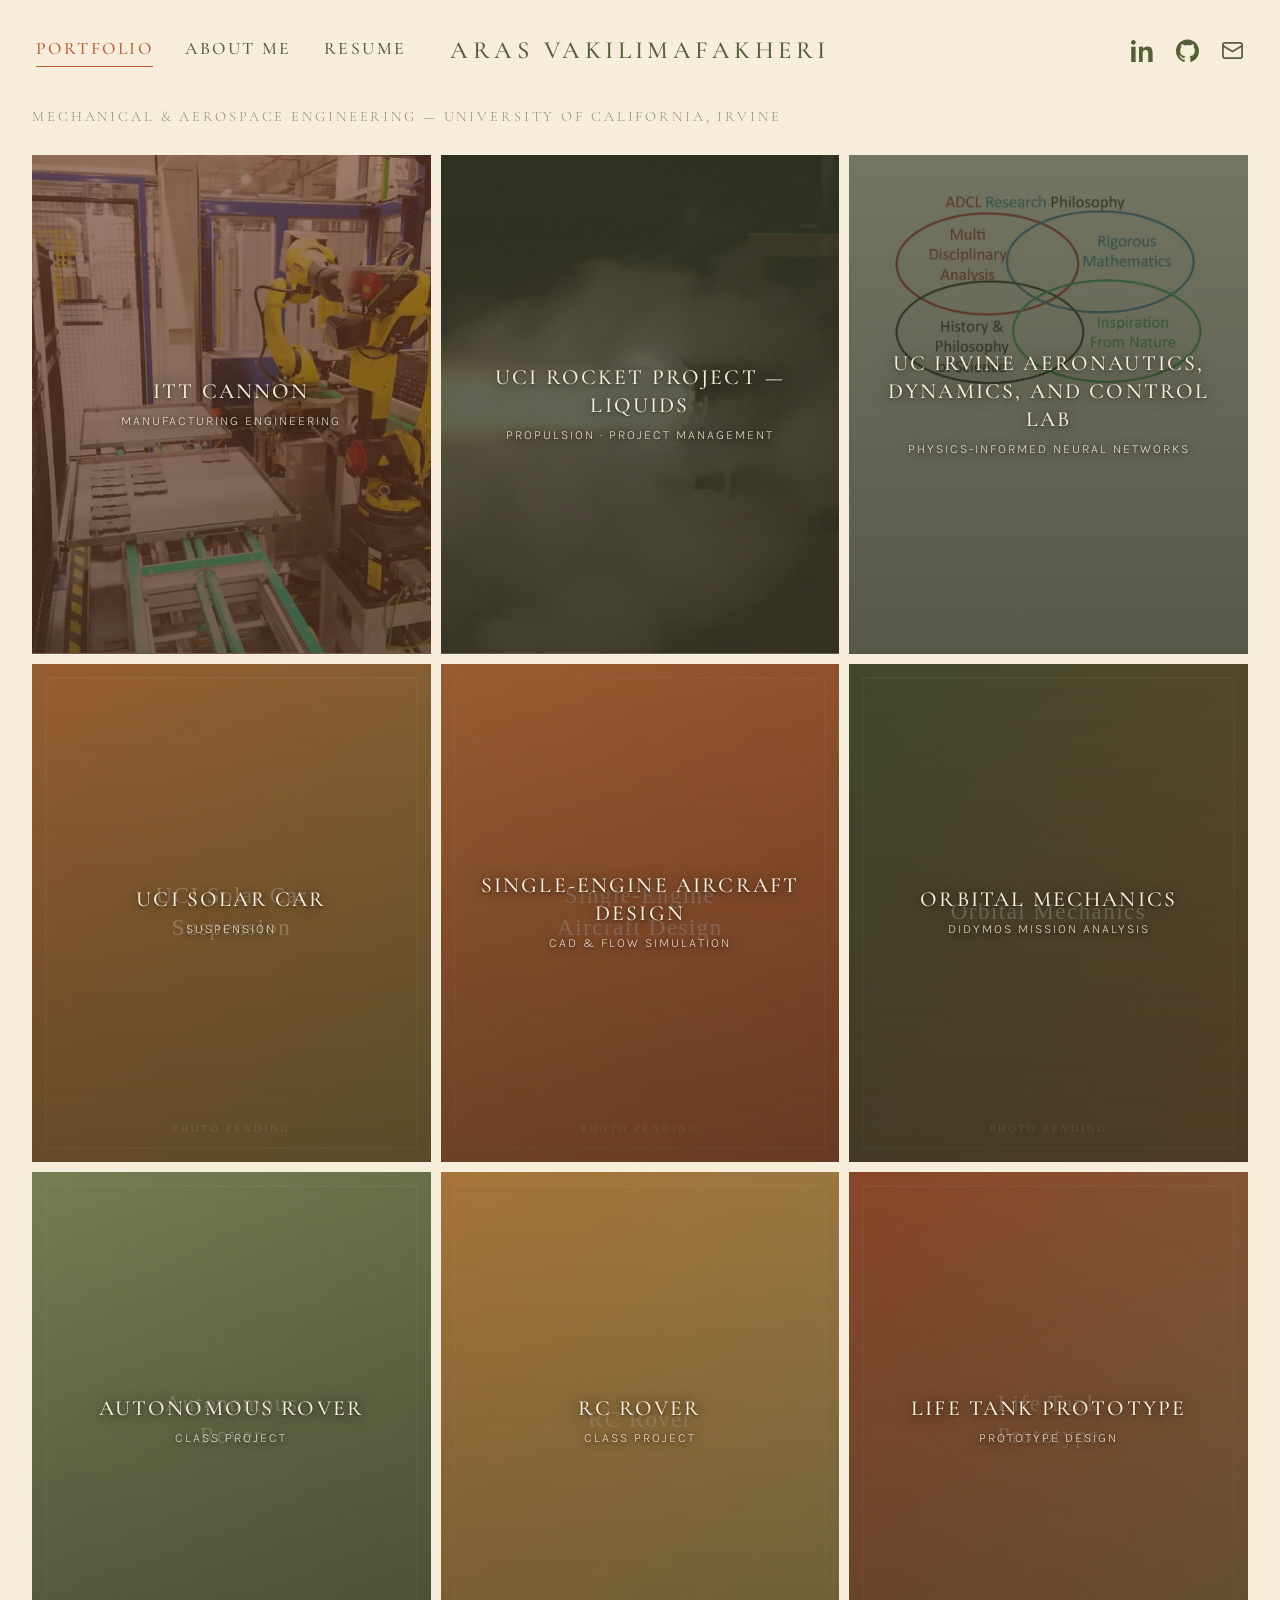
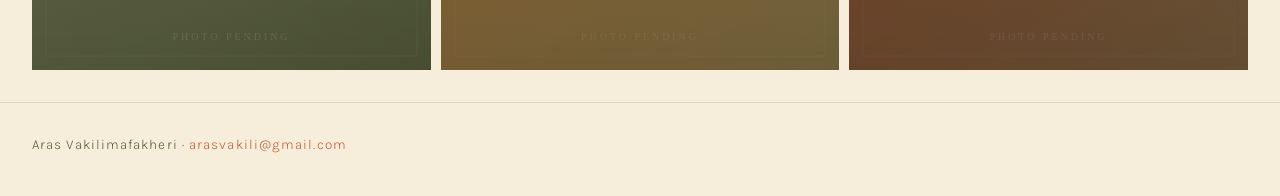
==== commit 5e532e72: "Link the lab from the research page title, swap the tile image The tile now carries the ADCL researc" ====
--- a/index.html
+++ b/index.html
@@ -62,7 +62,7 @@
       </a>
 
       <a class="tile tile--light-media" href="pinn-research.html">
-        <img src="images/pinn-research.jpg" alt="Streamlines of the physics-informed neural network solution flowing around an airfoil">
+        <img src="images/pinn-research.jpg" alt="The ADCL research philosophy diagram: overlapping circles for multidisciplinary analysis, rigorous mathematics, history and philosophy of science, and inspiration from nature">
         <span class="tile-caption">
           <span class="tile-title">UC Irvine Aeronautics, Dynamics, and Control Lab</span>
           <span class="tile-meta">Physics-Informed Neural Networks</span>
--- a/style.css
+++ b/style.css
@@ -353,8 +353,10 @@
 
 /* Project pages */
 
+/* Wide enough that a role and a date range stay on one line together; the
+   body copy below keeps its own narrower measure for readability. */
 .project-header {
-  max-width: 680px;
+  max-width: 900px;
   padding: 20px 0 36px;
 }
 
@@ -367,6 +369,21 @@
   margin: 0 0 20px;
 }
 
+/* A linked heading should still read as a heading, so the underline stays
+   faint until the pointer is on it. */
+.title-link {
+  color: inherit;
+  text-decoration: none;
+  border-bottom: 2px solid rgba(192, 92, 53, 0.28);
+  transition: color 0.2s ease, border-color 0.2s ease;
+}
+
+.title-link:hover,
+.title-link:focus-visible {
+  color: var(--terracotta);
+  border-bottom-color: var(--terracotta);
+}
+
 .project-meta a {
   color: inherit;
   text-decoration: none;
@@ -377,13 +394,17 @@
   border-bottom-color: var(--terracotta);
 }
 
-/* Named collaborators: label above, person below, in two columns on wider
-   screens so the pairs stay visually attached to each other. */
+/* Named collaborators, one role per row: label in a column of its own, person
+   beside it. The column count is fixed rather than auto-fit, because auto-fit
+   packs as many cells per row as will fit and separates a label from the name
+   it belongs to as soon as the container gets wide enough. */
 .people {
   display: grid;
-  grid-template-columns: repeat(auto-fit, minmax(220px, max-content));
-  gap: 4px 48px;
+  grid-template-columns: max-content 1fr;
+  gap: 8px 28px;
+  align-items: baseline;
   margin: 22px 0 0;
+  max-width: 620px;
 }
 
 .people dt {
@@ -616,4 +637,14 @@
   h1 {
     font-size: 2rem;
   }
-}
+
+  /* Label and name side by side is too wide for a phone; stack them. */
+  .people {
+    grid-template-columns: 1fr;
+    gap: 2px;
+  }
+
+  .people dd {
+    margin-bottom: 14px;
+  }
+}
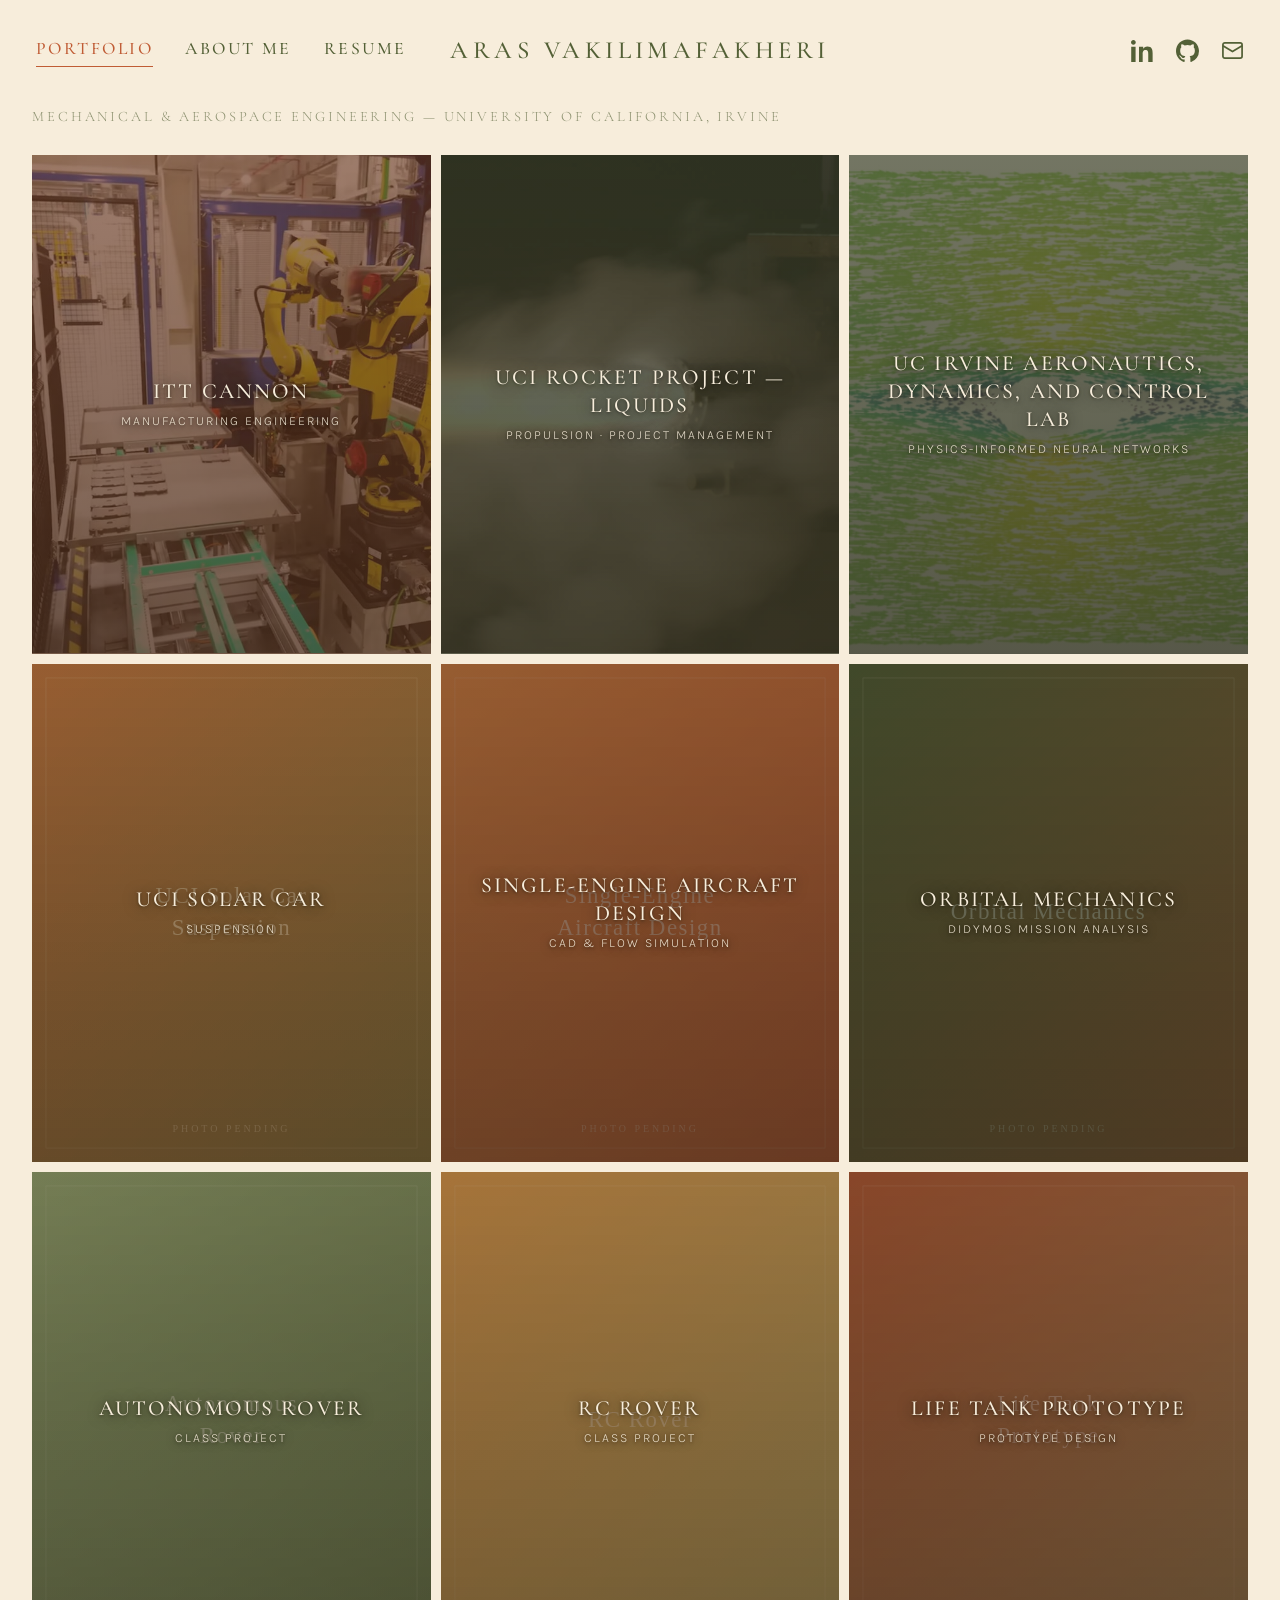
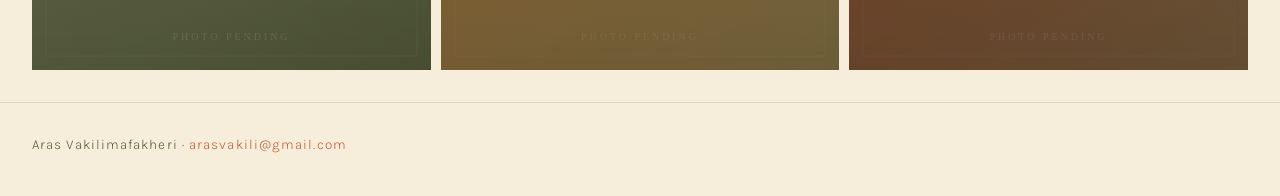
==== commit af927411: "Use the modelled velocity field for the ADC Lab tile Cropped inside the axes so the plot title, tick" ====
--- a/index.html
+++ b/index.html
@@ -62,7 +62,7 @@
       </a>
 
       <a class="tile tile--light-media" href="pinn-research.html">
-        <img src="images/pinn-research.jpg" alt="The ADCL research philosophy diagram: overlapping circles for multidisciplinary analysis, rigorous mathematics, history and philosophy of science, and inspiration from nature">
+        <img src="images/pinn-research.jpg" alt="Modelled velocity field around an airfoil, coloured by velocity magnitude">
         <span class="tile-caption">
           <span class="tile-title">UC Irvine Aeronautics, Dynamics, and Control Lab</span>
           <span class="tile-meta">Physics-Informed Neural Networks</span>
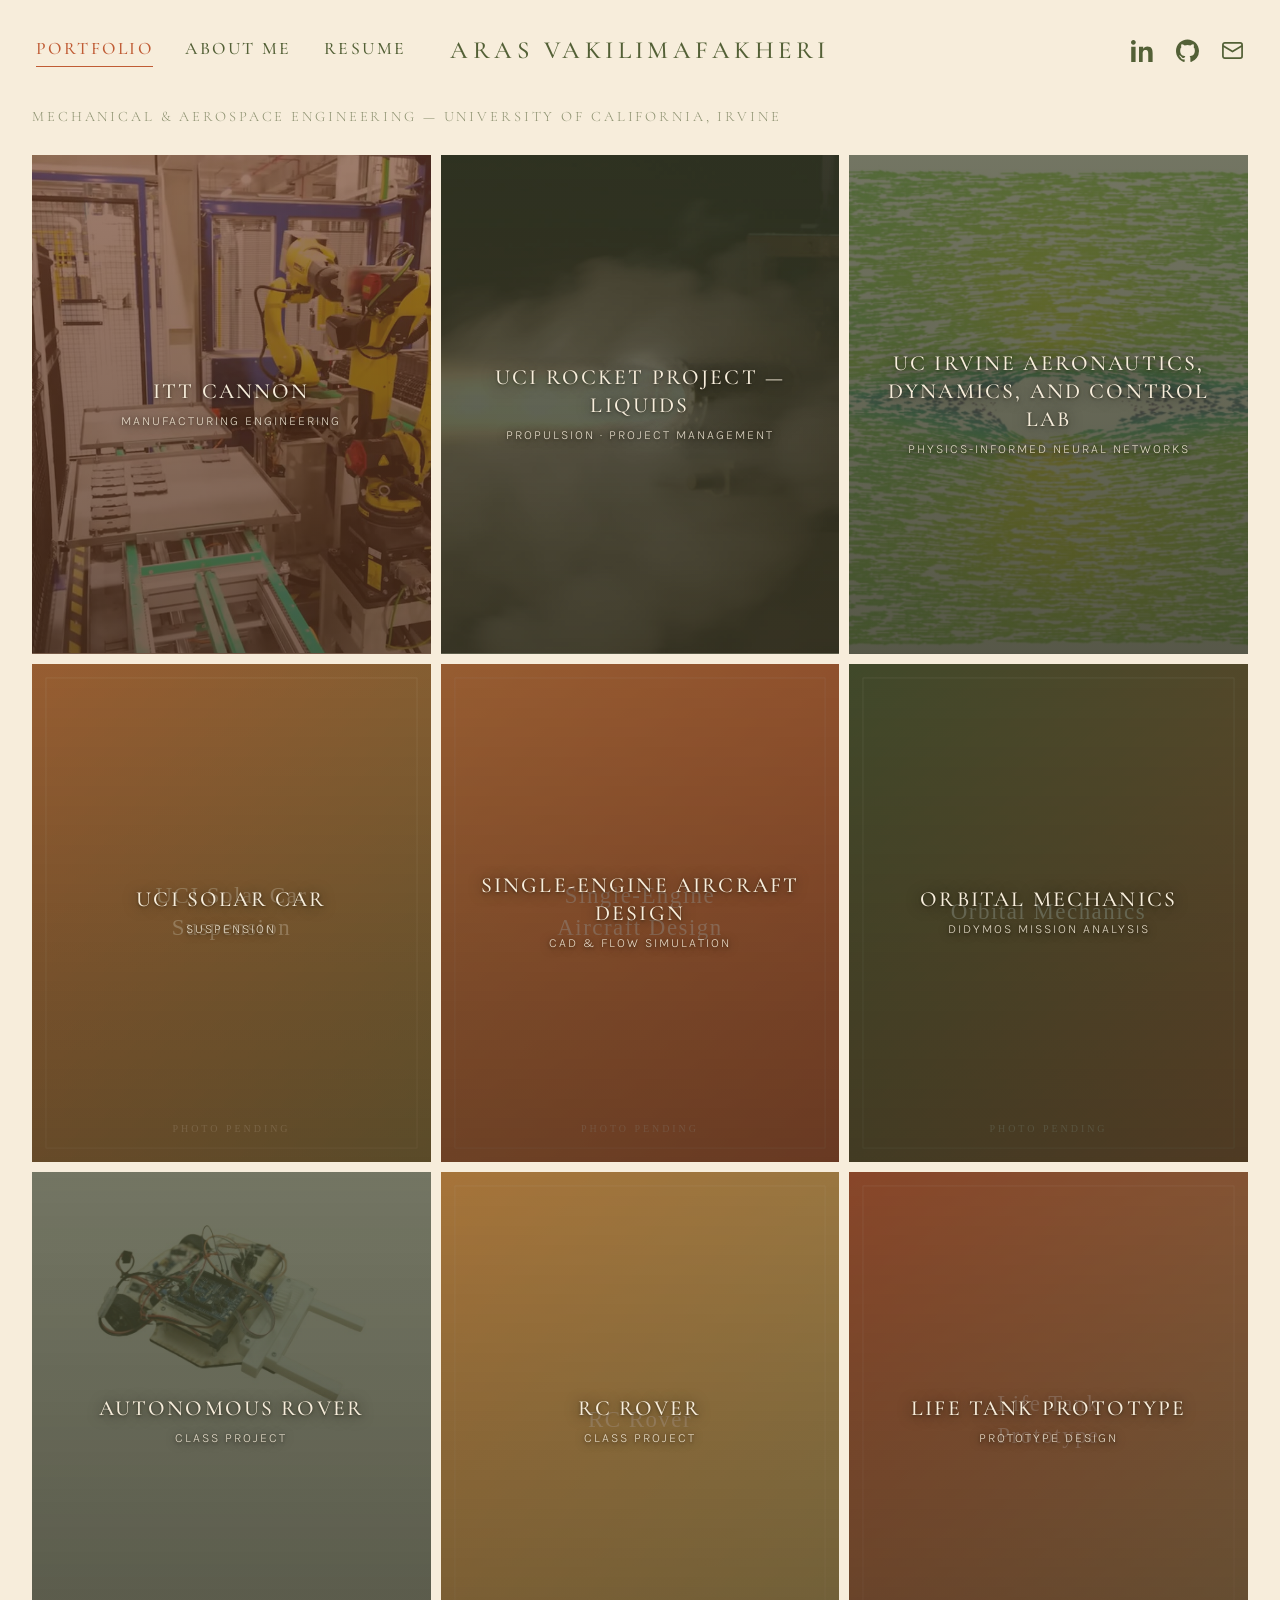
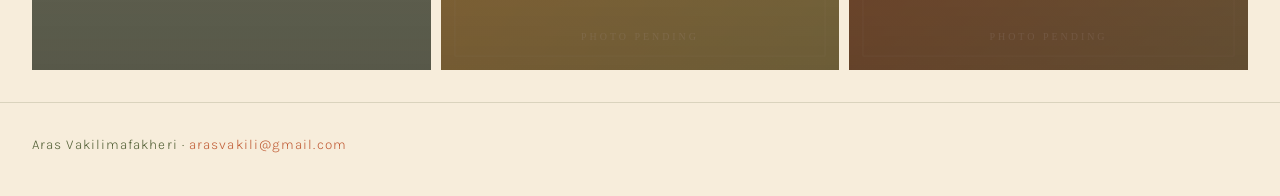
==== commit dacc61a2: "Drop the rover presentation, use the build photo for its tile Removes the final presentation from th" ====
--- a/index.html
+++ b/index.html
@@ -93,8 +93,8 @@
         </span>
       </a>
 
-      <a class="tile" href="autonomous-rover.html">
-        <img src="images/autonomous-rover.svg" alt="Autonomous rover">
+      <a class="tile tile--light-media" href="autonomous-rover.html">
+        <img src="images/autonomous-rover.jpg" alt="The Team RHYNoS autonomous rover: wooden chassis carrying an Arduino, motor shield and wiring, with a 3D-printed gripper at the front">
         <span class="tile-caption">
           <span class="tile-title">Autonomous Rover</span>
           <span class="tile-meta">Class Project</span>
--- a/style.css
+++ b/style.css
@@ -465,6 +465,44 @@
   border-bottom-color: var(--terracotta);
 }
 
+.doc-heading {
+  margin: 0 0 14px;
+}
+
+/* Video keeps its own 16:9 shape rather than the document height used for PDFs. */
+.video-embed {
+  margin: 0 0 44px;
+}
+
+.video-embed iframe {
+  display: block;
+  width: 100%;
+  aspect-ratio: 16 / 9;
+  border: 1px solid var(--rule);
+  background: #000;
+}
+
+.link-list {
+  list-style: none;
+  padding: 0;
+  margin: 0;
+}
+
+.link-list li {
+  margin-bottom: 10px;
+}
+
+.link-list a {
+  color: var(--accent);
+  text-decoration: none;
+  border-bottom: 1px solid rgba(192, 92, 53, 0.35);
+  padding-bottom: 2px;
+}
+
+.link-list a:hover {
+  border-bottom-color: var(--terracotta);
+}
+
 .citation {
   border-left: 2px solid var(--terracotta);
   padding-left: 20px;
@@ -495,6 +533,18 @@
   display: block;
   aspect-ratio: 16 / 10;
   object-fit: cover;
+}
+
+/* Not every source is high resolution — the rover CAD views come from README
+   screenshots only 393px wide. Stretched to the column they would be mush, so
+   they are held near their native size and keep their own proportions. */
+.project-figure--small {
+  max-width: 520px;
+}
+
+.project-figure--small img {
+  aspect-ratio: auto;
+  height: auto;
 }
 
 .project-figure figcaption {
